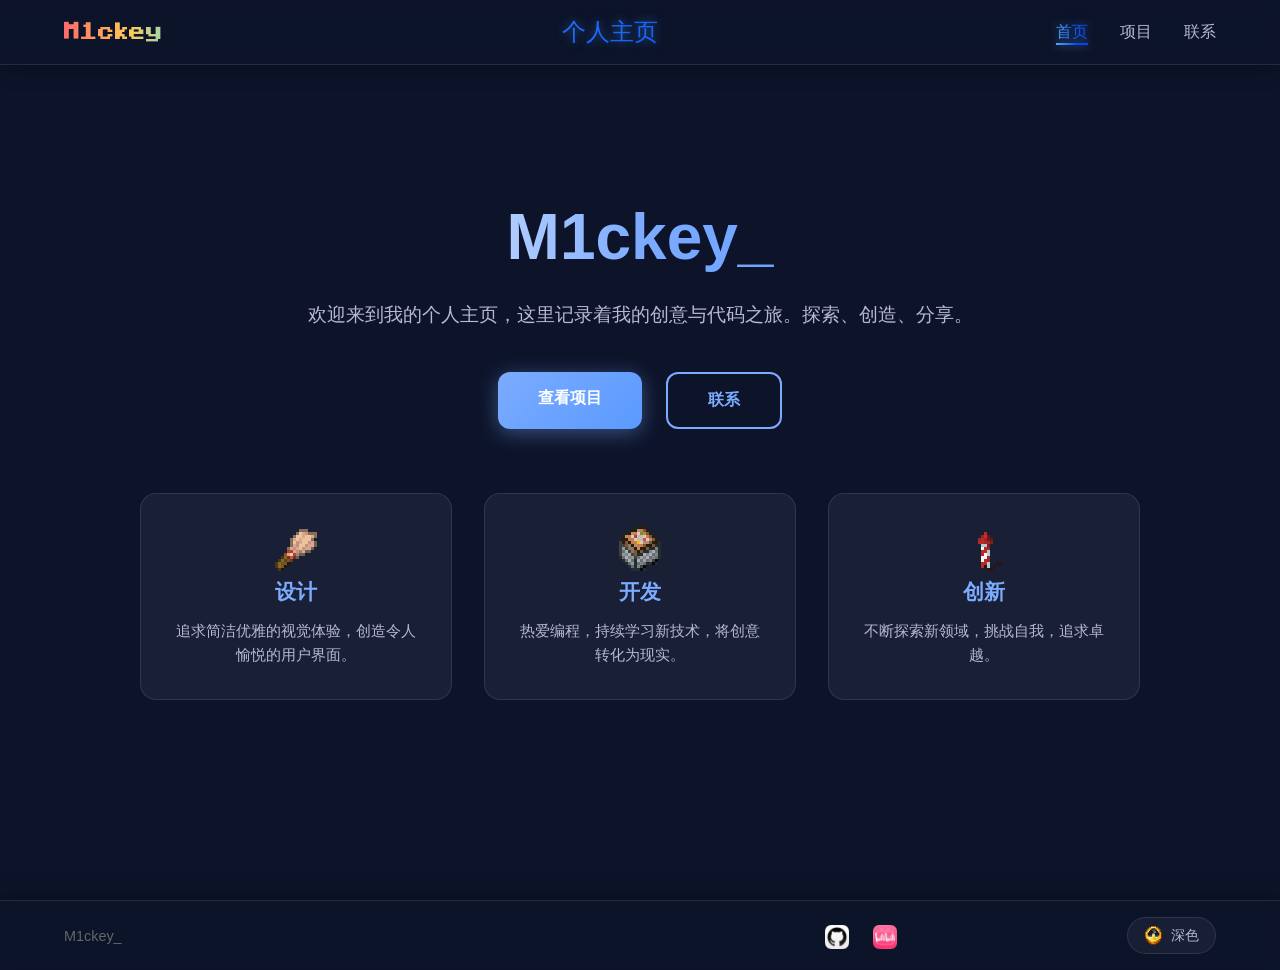
==== index.html @ 8a64a5d3 "release 1.0" ====
<!DOCTYPE html>
<html lang="zh-CN">
<head>
    <meta charset="UTF-8">
    <meta name="viewport" content="width=device-width, initial-scale=1.0">
    <title>主页 - M1ckey</title>
    <style>
        @font-face {
            font-family: 'MinecraftAE';
            src: url('Font/MinecraftAE.ttf') format('truetype');
            font-weight: normal;
            font-style: normal;
        }

        @font-face {
            font-family: 'MinecraftBold';
            src: url('Font/MinecraftBold.otf') format('opentype');
            font-weight: bold;
            font-style: normal;
        }

        /* 主内容区 */
        main {
            min-height: 100vh;
            display: flex;
            flex-direction: column;
            align-items: center;
            justify-content: center;
            padding: 100px 5% 100px;
            text-align: center;
        }

        .hero {
            max-width: 800px;
        }

        .hero h1 {
            font-size: 4rem;
            font-weight: 700;
            margin-bottom: 1.5rem;
            background: linear-gradient(90deg, #fff, #7CABFF, #5a9aff);
            -webkit-background-clip: text;
            -webkit-text-fill-color: transparent;
            background-clip: text;
            animation: glow 3s ease-in-out infinite;
        }

        @keyframes glow {
            0%, 100% { filter: drop-shadow(0 0 20px rgba(124, 171, 255, 0.5)); }
            50% { filter: drop-shadow(0 0 40px rgba(124, 171, 255, 0.8)); }
        }

        .hero p {
            font-size: 1.2rem;
            color: #b8b8d1;
            margin-bottom: 2.5rem;
            line-height: 1.8;
        }

        /* 按钮样式 */
        .btn-group {
            display: flex;
            gap: 1.5rem;
            justify-content: center;
            flex-wrap: wrap;
        }

        .btn {
            padding: 1rem 2.5rem;
            border: none;
            border-radius: 12px;
            font-family: 'MinecraftAE', sans-serif;
            font-size: 1rem;
            font-weight: 600;
            cursor: pointer;
            transition: all 0.3s ease;
            text-decoration: none;
            display: inline-block;
        }

        .btn-primary {
            background: linear-gradient(135deg, #7CABFF, #5a9aff);
            color: white;
            box-shadow: 0 4px 20px rgba(124, 171, 255, 0.4);
        }

        .btn-primary:hover {
            transform: translateY(-3px);
            box-shadow: 0 8px 30px rgba(124, 171, 255, 0.6);
        }

        .btn-secondary {
            background: transparent;
            color: #7CABFF;
            border: 2px solid #7CABFF;
        }

        .btn-secondary:hover {
            background: rgba(124, 171, 255, 0.2);
            transform: translateY(-3px);
        }

        /* 卡片区域 */
        .cards {
            display: grid;
            grid-template-columns: repeat(auto-fit, minmax(280px, 1fr));
            gap: 2rem;
            margin-top: 4rem;
            width: 100%;
            max-width: 1000px;
        }

        .card h3 {
            font-size: 1.3rem;
            margin-bottom: 0.8rem;
        }

        .card p {
            color: var(--text-secondary);
            font-size: 0.95rem;
            line-height: 1.6;
        }

        /* 响应式 */
        @media (max-width: 768px) {
            .hero h1 {
                font-size: 2.5rem;
            }

            .btn-group {
                flex-direction: column;
            }

            .btn {
                width: 100%;
            }
        }
    </style>
    <link rel="stylesheet" href="css/theme.css">
    <link rel="stylesheet" href="css/navbar.css">
    <link rel="stylesheet" href="css/logo.css">
    <link rel="stylesheet" href="css/background.css">
    <link rel="stylesheet" href="css/footer.css">
    <link rel="stylesheet" href="css/tooltip.css">
</head>
<body>
    <script src="js/navbar.js"></script>

    <main id="home">
        <section class="hero">
            <h1>M1ckey_</h1>
            <p>欢迎来到我的个人主页，这里记录着我的创意与代码之旅。探索、创造、分享。</p>
            <div class="btn-group">
                <a href="project.html" class="btn btn-primary">查看项目</a>
                <a href="contactme.html" class="btn btn-secondary">联系</a>
            </div>
        </section>

        <div class="cards" id="about">
            <div class="card">
                <div class="card-icon"><img src="Icon/IndexDesign.png" alt="设计" style="width: 48px; height: 48px; object-fit: contain;"></div>
                <h3>设计</h3>
                <p>追求简洁优雅的视觉体验，创造令人愉悦的用户界面。</p>
            </div>
            <div class="card">
                <div class="card-icon"><img src="Icon/IndexDevelop.png" alt="开发" style="width: 48px; height: 48px; object-fit: contain;"></div>
                <h3>开发</h3>
                <p>热爱编程，持续学习新技术，将创意转化为现实。</p>
            </div>
            <div class="card">
                <div class="card-icon"><img src="Icon/IndexInnovation.png" alt="创新" style="width: 48px; height: 48px; object-fit: contain;"></div>
                <h3>创新</h3>
                <p>不断探索新领域，挑战自我，追求卓越。</p>
            </div>
        </div>
    </main>

    <script src="js/footer.js"></script>
    <script src="js/theme.js"></script>
    <script>
        const tooltip = document.getElementById('tooltip');
        let mouseX = 0;
        let mouseY = 0;

        function updatePosition() {
            let left = mouseX + 15;
            let top = mouseY - tooltip.offsetHeight - 10;

            // 右边界检测
            if (left + tooltip.offsetWidth > window.innerWidth) {
                left = mouseX - tooltip.offsetWidth - 15;
            }

            // 左边界检测
            if (left < 0) {
                left = 10;
            }

            // 上边界检测
            if (top < 0) {
                top = mouseY + 20;
            }

            // 下边界检测
            if (top + tooltip.offsetHeight > window.innerHeight) {
                top = window.innerHeight - tooltip.offsetHeight - 10;
            }

            tooltip.style.left = left + 'px';
            tooltip.style.top = top + 'px';
        }

        document.querySelectorAll('[data-tooltip]').forEach(element => {
            element.addEventListener('mouseenter', (e) => {
                tooltip.textContent = e.target.dataset.tooltip;
                tooltip.classList.add('visible');
                updatePosition();
            });

            element.addEventListener('mouseleave', () => {
                tooltip.classList.remove('visible');
            });

            element.addEventListener('mousemove', (e) => {
                mouseX = e.clientX;
                mouseY = e.clientY;
                updatePosition();
            });
        });
    </script>
</body>
</html>
---- css/theme.css ----
/* 重置 */
* {
    margin: 0;
    padding: 0;
    box-sizing: border-box;
}

/* 深色主题变量 */
:root {
    --bg-primary: #0D142A;
    --bg-secondary: rgba(13, 20, 42, 0.9);
    --bg-card: rgba(255, 255, 255, 0.05);
    --bg-card-hover: rgba(255, 255, 255, 0.08);
    --text-primary: #ffffff;
    --text-secondary: #b8b8d1;
    --text-muted: #666;
    --border-color: rgba(255, 255, 255, 0.1);
    --accent: #7CABFF;
    --accent-hover: #5a9aff;
    --shadow: rgba(0, 0, 0, 0.3);
}

/* 浅色主题变量 */
[data-theme="light"] {
    --bg-primary: #F5F5F7;
    --bg-secondary: #F5F5F7;
    --bg-card: rgb(255, 255, 255);
    --bg-card-hover: rgb(255, 255, 255);
    --text-primary: #1a1a2e;
    --text-secondary: #4a4a6a;
    --text-muted: #888;
    --border-color: rgba(0, 0, 0, 0.1);
    --accent: #4a90d9;
    --accent-hover: #3a7bc8;
    --shadow: rgba(0, 0, 0, 0.1);
}

/* 主题切换按钮 */
.theme-toggle {
    display: flex;
    align-items: center;
    gap: 0.5rem;
    padding: 0.5rem 1rem;
    background: var(--bg-card);
    border: 1px solid var(--border-color);
    border-radius: 25px;
    cursor: pointer;
    transition: all 0.3s ease;
    color: var(--text-secondary);
    font-size: 0.9rem;
}

.theme-toggle:hover {
    background: var(--bg-card-hover);
    border-color: var(--accent);
}

.theme-toggle-icon {
    width: 1.2rem;
    height: 1.2rem;
    object-fit: contain;
}
---- css/navbar.css ----
/* 导航栏 */
nav {
    position: fixed;
    top: 0;
    width: 100%;
    padding: 1rem 5%;
    display: flex;
    justify-content: space-between;
    align-items: center;
    background: var(--bg-secondary);
    backdrop-filter: blur(10px);
    z-index: 1000;
    border-bottom: 1px solid var(--border-color);
    box-shadow: 0 4px 20px var(--shadow);
    transition: background 0.3s ease, border-color 0.3s ease;
}

.nav-intro {
    text-align: center;
    flex: 1;
}

.page-title {
    font-size: 1.5rem;
    font-weight: 500;
    margin: 0;
    background: linear-gradient(90deg, #52a6ff, #0048ff, #0048ff, #52a6ff);
    background-size: 200%;
    -webkit-background-clip: text;
    -webkit-text-fill-color: transparent;
    background-clip: text;
    text-shadow: 0 0 10px rgba(82, 166, 255, 0.5);
    animation: textGradient 5s ease-in-out infinite;
}

.nav-links {
    display: flex;
    gap: 2rem;
    list-style: none;
}

.nav-links a {
    color: var(--text-secondary);
    text-decoration: none;
    font-weight: 500;
    transition: all 0.3s ease;
    position: relative;
}

.nav-links a.active {
    background: linear-gradient(90deg, #52a6ff, #0048ff, #0048ff, #52a6ff);
    background-size: 200%;
    -webkit-background-clip: text;
    -webkit-text-fill-color: transparent;
    background-clip: text;
    text-shadow: 0 0 10px rgba(82, 166, 255, 0.5);
    animation: textGradient 2s ease-in-out infinite;
}

.nav-links a:hover {
    background: linear-gradient(90deg, #84bfff, var(--text-primary), var(--text-primary), #84bfff) !important;
    background-size: 200% !important;
    -webkit-background-clip: text !important;
    -webkit-text-fill-color: transparent !important;
    background-clip: text !important;
    text-shadow: 0 0 10px rgba(132, 191, 255, 0.5) !important;
    animation: hoverGradient 2s ease-in-out infinite !important;
}

@keyframes hoverGradient {
    0% { background-position: 0%; }
    100% { background-position: 200%; }
}

@keyframes textGradient {
    0% { background-position: 0%; }
    100% { background-position: 200%; }
}

@keyframes titleGradient {
    0% { background-position: 100% 0; }
    100% { background-position: -100% 0; }
}

.nav-links a::after {
    content: '';
    position: absolute;
    bottom: -5px;
    left: 0;
    width: 0;
    height: 2px;
    background: linear-gradient(90deg, #84bfff, var(--text-primary), var(--text-primary), #84bfff);
    background-size: 200%;
    box-shadow: 0 0 8px rgba(132, 191, 255, 0.6);
    transition: width 0.3s ease;
}

.nav-links a.active::after {
    background: linear-gradient(90deg, #52a6ff, #0048ff, #0048ff, #52a6ff);
    background-size: 200%;
}

.nav-links a:hover::after {
    background: linear-gradient(90deg, #84bfff, var(--text-primary), var(--text-primary), #84bfff) !important;
    background-size: 200% !important;
    animation: lineGradient 2s ease-in-out infinite !important;
}

.nav-links a:hover::after,
.nav-links a.active::after {
    width: 100%;
    animation: lineGradient 2s ease-in-out infinite;
}

@keyframes lineGradient {
    0% { background-position: 0%; }
    100% { background-position: 200%; }
}

/* 响应式 */
@media (max-width: 768px) {
    .nav-links {
        display: none;
    }
}
---- css/logo.css ----
/* Logo */
.logo {
    font-family: 'MinecraftBold', sans-serif;
    font-size: 1.5rem;
    font-weight: 700;
    background: linear-gradient(90deg, #ff6b6b, #feca57, #48dbfb, #ff9ff3, #54a0ff, #5f27cd, #ff6b6b);
    background-size: 400% 100%;
    -webkit-background-clip: text;
    -webkit-text-fill-color: transparent;
    background-clip: text;
    text-decoration: none;
    animation: logoGradient 5s linear infinite;
}

@keyframes logoGradient {
    0% { background-position: 0% 50%; }
    100% { background-position: 400% 50%; }
}
---- css/background.css ----
/* 背景 */
body {
    font-family: 'MinecraftAE', sans-serif;
    min-height: 100vh;
    background: linear-gradient(135deg, var(--bg-primary) 0%, var(--bg-primary) 50%, var(--bg-primary) 100%);
    color: var(--text-primary);
    overflow-x: hidden;
    transition: background 0.3s ease, color 0.3s ease;
}

/* 通用卡片样式 */
.card,
.project-card,
.contact-card,
.project-description,
.resourcepack-card {
    background: var(--bg-card);
    border-radius: 16px;
    padding: 2rem;
    border: 1px solid var(--border-color);
    transition: all 0.3s ease;
}

.card:hover,
.project-card:hover,
.contact-card:hover,
.project-description:hover,
.resourcepack-card:hover {
    background: var(--bg-card-hover);
    border-color: var(--accent);
    box-shadow: 0 20px 40px var(--shadow);
    transform: translateY(-10px);
}

/* 卡片渐变边框效果 */
.card,
.project-card,
.project-description,
.resourcepack-card {
    position: relative;
}

.card::before,
.project-card::before,
.project-description::before,
.resourcepack-card::before {
    content: '';
    position: absolute;
    inset: 0;
    border-radius: 16px;
    padding: 1px;
    background: linear-gradient(90deg, transparent, transparent);
    -webkit-mask: linear-gradient(#fff 0 0) content-box, linear-gradient(#fff 0 0);
    mask: linear-gradient(#fff 0 0) content-box, linear-gradient(#fff 0 0);
    -webkit-mask-composite: xor;
    mask-composite: exclude;
    pointer-events: none;
    transition: all 0.3s ease;
}

.card:hover::before,
.project-card:hover::before,
.project-description:hover::before,
.resourcepack-card:hover::before {
    background: linear-gradient(90deg, #52a6ff, #0048ff, #52a6ff);
    background-size: 300%;
    animation: borderGradient 3s linear infinite;
}

@keyframes borderGradient {
    0% { background-position: 100% 0; }
    100% { background-position: -100% 0; }
}

/* 卡片标题渐变效果 */
.card h3,
.project-card h3,
.project-description h3,
.resourcepack-card h3 {
    color: #7CABFF;
    transition: all 0.3s ease;
}

.card:hover h3,
.project-card:hover h3,
.project-description:hover h3,
.resourcepack-card:hover h3 {
    background: linear-gradient(90deg, #52a6ff, #0048ff, #52a6ff);
    background-size: 300%;
    -webkit-background-clip: text;
    -webkit-text-fill-color: transparent;
    background-clip: text;
    animation: cardTitleGradient 3s linear infinite;
}

@keyframes cardTitleGradient {
    0% { background-position: 100% 0; }
    100% { background-position: -100% 0; }
}
---- css/footer.css ----
/* 页脚 */
footer {
    position: relative;
    width: 100%;
    padding: 1rem 5%;
    text-align: center;
    border-top: 1px solid var(--border-color);
    background: var(--bg-secondary);
    backdrop-filter: blur(10px);
    box-shadow: 0 -4px 20px var(--shadow);
    z-index: 1000;
    transition: background 0.3s ease, border-color 0.3s ease;
}

.footer-content {
    display: flex;
    justify-content: space-between;
    align-items: center;
    max-width: 1200px;
    margin: 0 auto;
}

.social-links {
    display: flex;
    justify-content: center;
    gap: 1.5rem;
    flex: 1;
}

.social-links a {
    color: var(--text-secondary);
    font-size: 1.5rem;
    transition: all 0.3s ease;
}

.social-links a:hover {
    color: var(--accent);
    transform: translateY(-3px);
}

footer p {
    color: var(--text-muted);
    font-size: 0.9rem;
    flex: 1;
    text-align: left;
}
---- css/tooltip.css ----
/* 悬停框 */
.tooltip {
    position: fixed;
    padding: 0.8rem 1.2rem;
    background: rgba(10, 0, 25, 0.9);
    color: #fff;
    font-size: 0.85rem;
    border-radius: 10px;
    pointer-events: none;
    opacity: 0;
    transition: none;
    z-index: 10000;
    max-width: 280px;
    box-shadow: 0 0 0 2px #000, 0 8px 32px rgba(0, 0, 0, 0.4);
}

.tooltip.visible {
    opacity: 1;
}

.tooltip::before {
    content: '';
    position: absolute;
    top: 0;
    left: 0;
    right: 0;
    bottom: 0;
    border-radius: 10px;
    padding: 2px;
    background: linear-gradient(90deg, #0D1A45, #1A2D5E, #0D1A45);
    background-size: 200% 100%;
    animation: tooltipBorder 2s ease-in-out infinite;
    -webkit-mask: linear-gradient(#fff 0 0) content-box, linear-gradient(#fff 0 0);
    mask: linear-gradient(#fff 0 0) content-box, linear-gradient(#fff 0 0);
    -webkit-mask-composite: xor;
    mask-composite: exclude;
}

@keyframes tooltipBorder {
    0% { background-position: 0% 0%; }
    100% { background-position: 200% 0%; }
}
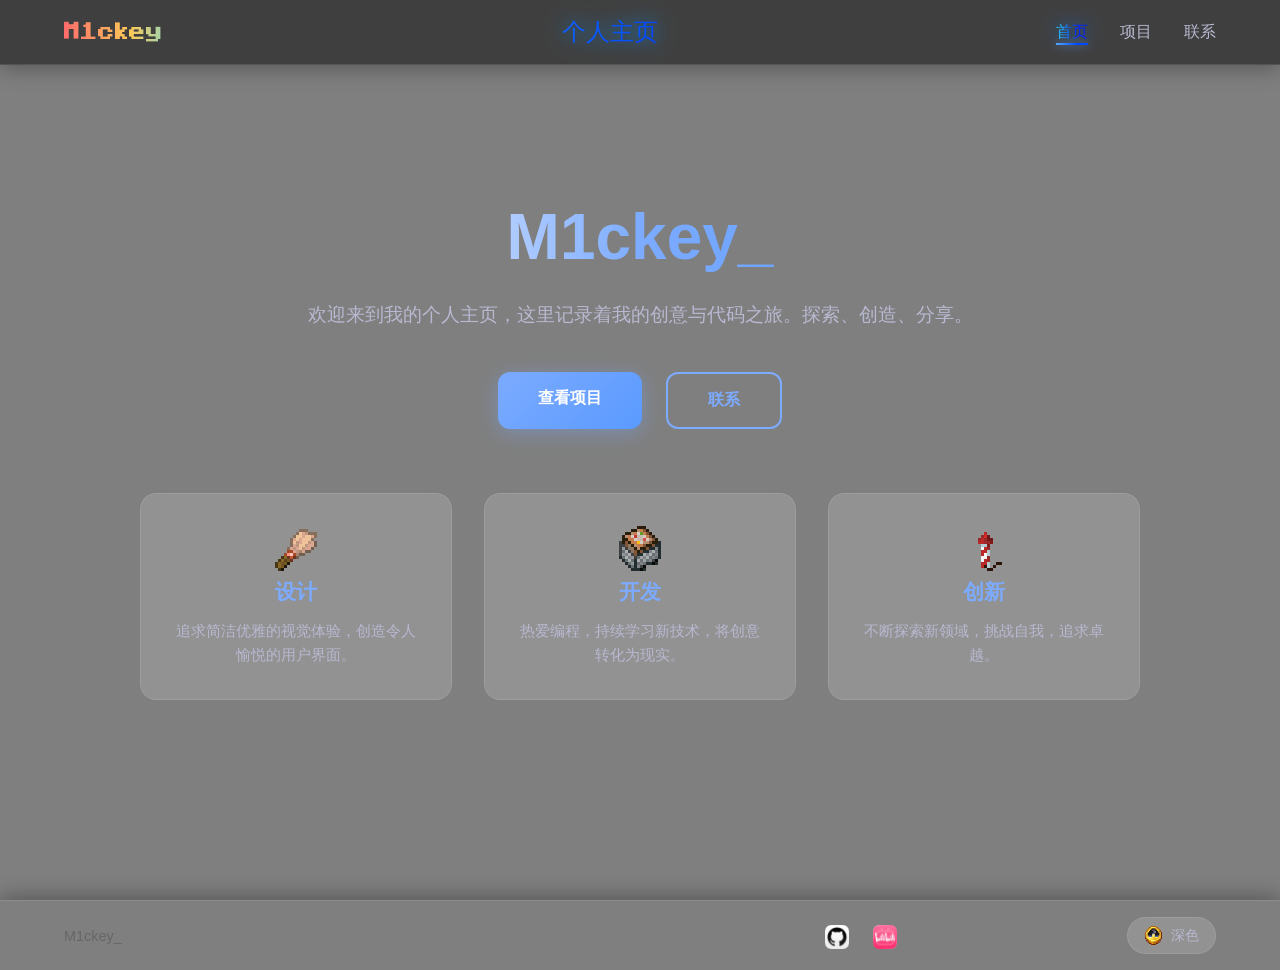
==== commit 78bb16b4: "release 1.1" ====
--- a/index.html
+++ b/index.html
@@ -144,6 +144,8 @@
     <link rel="stylesheet" href="css/tooltip.css">
 </head>
 <body>
+    <video id="videoBg" class="video-bg" autoplay muted loop playsinline></video>
+    <div class="video-overlay"></div>
     <script src="js/navbar.js"></script>
 
     <main id="home">
--- a/css/theme.css
+++ b/css/theme.css
@@ -8,9 +8,10 @@
 /* 深色主题变量 */
 :root {
     --bg-primary: #0D142A;
-    --bg-secondary: rgba(13, 20, 42, 0.9);
-    --bg-card: rgba(255, 255, 255, 0.05);
-    --bg-card-hover: rgba(255, 255, 255, 0.08);
+    --bg-secondary: rgba(0, 0, 0, 0.9);
+    --bg-header: rgba(0, 0, 0, 0.5);
+    --bg-card: rgba(255, 255, 255, 0.15);
+    --bg-card-hover: rgba(255, 255, 255, 0.15);
     --text-primary: #ffffff;
     --text-secondary: #b8b8d1;
     --text-muted: #666;
@@ -18,14 +19,16 @@
     --accent: #7CABFF;
     --accent-hover: #5a9aff;
     --shadow: rgba(0, 0, 0, 0.3);
+    --overlay-color: rgba(0, 0, 0, 0.5);
 }
 
 /* 浅色主题变量 */
 [data-theme="light"] {
-    --bg-primary: #F5F5F7;
-    --bg-secondary: #F5F5F7;
-    --bg-card: rgb(255, 255, 255);
-    --bg-card-hover: rgb(255, 255, 255);
+    --bg-primary: rgba(255, 255, 255, 0.9);
+    --bg-secondary: rgba(255, 255, 255, 0.5);
+    --bg-header: rgba(245, 245, 247, 0.5);
+    --bg-card: rgba(255, 255, 255, 0.1);
+    --bg-card-hover: rgba(0, 0, 0, 0.3);
     --text-primary: #1a1a2e;
     --text-secondary: #4a4a6a;
     --text-muted: #888;
@@ -33,6 +36,7 @@
     --accent: #4a90d9;
     --accent-hover: #3a7bc8;
     --shadow: rgba(0, 0, 0, 0.1);
+    --overlay-color: rgba(150, 150, 150, 0.5);
 }
 
 /* 主题切换按钮 */
--- a/css/navbar.css
+++ b/css/navbar.css
@@ -7,7 +7,7 @@
     display: flex;
     justify-content: space-between;
     align-items: center;
-    background: var(--bg-secondary);
+    background: var(--bg-header);
     backdrop-filter: blur(10px);
     z-index: 1000;
     border-bottom: 1px solid var(--border-color);
@@ -24,13 +24,13 @@
     font-size: 1.5rem;
     font-weight: 500;
     margin: 0;
-    background: linear-gradient(90deg, #52a6ff, #0048ff, #0048ff, #52a6ff);
+    background: linear-gradient(90deg, #30ddff, #001aff, #001aff, #30ddff);
     background-size: 200%;
     -webkit-background-clip: text;
     -webkit-text-fill-color: transparent;
     background-clip: text;
-    text-shadow: 0 0 10px rgba(82, 166, 255, 0.5);
-    animation: textGradient 5s ease-in-out infinite;
+    text-shadow: 0 0 20px rgba(0, 150, 255, 1);
+    animation: titleGradient 2s linear infinite;
 }
 
 .nav-links {
@@ -48,12 +48,12 @@
 }
 
 .nav-links a.active {
-    background: linear-gradient(90deg, #52a6ff, #0048ff, #0048ff, #52a6ff);
+    background: linear-gradient(90deg, #30ddff, #001aff, #001aff, #30ddff);
     background-size: 200%;
     -webkit-background-clip: text;
     -webkit-text-fill-color: transparent;
     background-clip: text;
-    text-shadow: 0 0 10px rgba(82, 166, 255, 0.5);
+    text-shadow: 0 0 20px rgba(0, 123, 255, 1);
     animation: textGradient 2s ease-in-out infinite;
 }
 
@@ -63,7 +63,7 @@
     -webkit-background-clip: text !important;
     -webkit-text-fill-color: transparent !important;
     background-clip: text !important;
-    text-shadow: 0 0 10px rgba(132, 191, 255, 0.5) !important;
+    text-shadow: 0 0 10px rgba(132, 191, 255, 1) !important;
     animation: hoverGradient 2s ease-in-out infinite !important;
 }
 
@@ -78,8 +78,8 @@
 }
 
 @keyframes titleGradient {
-    0% { background-position: 100% 0; }
-    100% { background-position: -100% 0; }
+    0% { background-position: 0% 0; }
+    100% { background-position: 200% 0; }
 }
 
 .nav-links a::after {
--- a/css/background.css
+++ b/css/background.css
@@ -1,11 +1,35 @@
+/* 视频背景 */
+.video-bg {
+    position: fixed;
+    top: 0;
+    left: 0;
+    width: 100%;
+    height: 100%;
+    object-fit: cover;
+    z-index: -1;
+    opacity: 1;
+}
+
+.video-overlay {
+    position: fixed;
+    top: 0;
+    left: 0;
+    width: 100%;
+    height: 100%;
+    background: var(--overlay-color);
+    backdrop-filter: blur(3px);
+    -webkit-backdrop-filter: blur(3px);
+    z-index: -1;
+    transition: background 1s ease;
+}
+
 /* 背景 */
 body {
     font-family: 'MinecraftAE', sans-serif;
     min-height: 100vh;
-    background: linear-gradient(135deg, var(--bg-primary) 0%, var(--bg-primary) 50%, var(--bg-primary) 100%);
     color: var(--text-primary);
     overflow-x: hidden;
-    transition: background 0.3s ease, color 0.3s ease;
+    transition: color 1s ease;
 }
 
 /* 通用卡片样式 */
@@ -18,7 +42,9 @@
     border-radius: 16px;
     padding: 2rem;
     border: 1px solid var(--border-color);
-    transition: all 0.3s ease;
+    backdrop-filter: blur(10px);
+    -webkit-backdrop-filter: blur(10px);
+    transition: all 0.5s ease;
 }
 
 .card:hover,
@@ -48,28 +74,29 @@
     position: absolute;
     inset: 0;
     border-radius: 16px;
-    padding: 1px;
+    padding: 2px;
     background: linear-gradient(90deg, transparent, transparent);
     -webkit-mask: linear-gradient(#fff 0 0) content-box, linear-gradient(#fff 0 0);
     mask: linear-gradient(#fff 0 0) content-box, linear-gradient(#fff 0 0);
     -webkit-mask-composite: xor;
     mask-composite: exclude;
     pointer-events: none;
-    transition: all 0.3s ease;
+    transition: all 0.5s ease;
 }
 
 .card:hover::before,
 .project-card:hover::before,
 .project-description:hover::before,
 .resourcepack-card:hover::before {
-    background: linear-gradient(90deg, #52a6ff, #0048ff, #52a6ff);
-    background-size: 300%;
-    animation: borderGradient 3s linear infinite;
+    background: linear-gradient(90deg, #30ddff, #001aff, #001aff, #30ddff);
+    background-size: 200%;
+    animation: borderGradient 2s linear infinite;
+    box-shadow: 0 0 20px rgba(0, 150, 255, 1);
 }
 
 @keyframes borderGradient {
-    0% { background-position: 100% 0; }
-    100% { background-position: -100% 0; }
+    0% { background-position: 0%; }
+    100% { background-position: 200%; }
 }
 
 /* 卡片标题渐变效果 */
@@ -78,22 +105,23 @@
 .project-description h3,
 .resourcepack-card h3 {
     color: #7CABFF;
-    transition: all 0.3s ease;
+    transition: all 0.5s ease;
 }
 
 .card:hover h3,
 .project-card:hover h3,
 .project-description:hover h3,
 .resourcepack-card:hover h3 {
-    background: linear-gradient(90deg, #52a6ff, #0048ff, #52a6ff);
-    background-size: 300%;
+    background: linear-gradient(90deg, #30ddff, #001aff, #001aff, #30ddff);
+    background-size: 200%;
     -webkit-background-clip: text;
     -webkit-text-fill-color: transparent;
     background-clip: text;
-    animation: cardTitleGradient 3s linear infinite;
+    text-shadow: 0 0 20px rgba(0, 150, 255, 1);
+    animation: cardTitleGradient 2s linear infinite;
 }
 
 @keyframes cardTitleGradient {
-    0% { background-position: 100% 0; }
-    100% { background-position: -100% 0; }
+    0% { background-position: 0% 0; }
+    100% { background-position: 200% 0; }
 }
--- a/css/footer.css
+++ b/css/footer.css
@@ -5,7 +5,7 @@
     padding: 1rem 5%;
     text-align: center;
     border-top: 1px solid var(--border-color);
-    background: var(--bg-secondary);
+    background: var(--bg-header);
     backdrop-filter: blur(10px);
     box-shadow: 0 -4px 20px var(--shadow);
     z-index: 1000;
--- a/css/tooltip.css
+++ b/css/tooltip.css
@@ -11,7 +11,7 @@
     transition: none;
     z-index: 10000;
     max-width: 280px;
-    box-shadow: 0 0 0 2px #000, 0 8px 32px rgba(0, 0, 0, 0.4);
+    box-shadow: 0 0 0 2px #000000, 0 0 20px #000000;
 }
 
 .tooltip.visible {
@@ -27,7 +27,7 @@
     bottom: 0;
     border-radius: 10px;
     padding: 2px;
-    background: linear-gradient(90deg, #0D1A45, #1A2D5E, #0D1A45);
+    background: linear-gradient(90deg,  #1a3475, #0D1A45, #0D1A45, #1a3475);
     background-size: 200% 100%;
     animation: tooltipBorder 2s ease-in-out infinite;
     -webkit-mask: linear-gradient(#fff 0 0) content-box, linear-gradient(#fff 0 0);
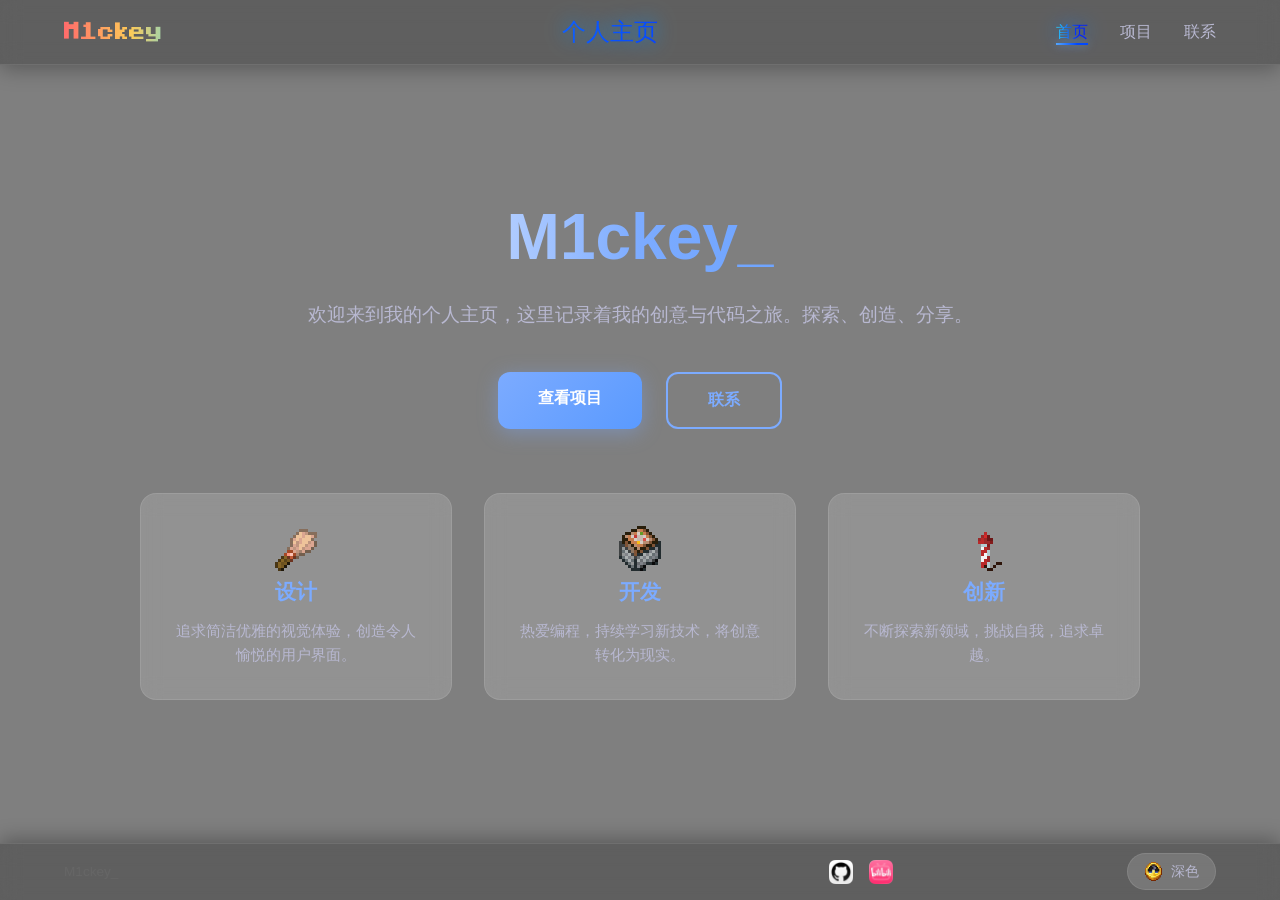
==== commit 021f9a08: "release 1.2" ====
--- a/index.html
+++ b/index.html
@@ -5,20 +5,6 @@
     <meta name="viewport" content="width=device-width, initial-scale=1.0">
     <title>主页 - M1ckey</title>
     <style>
-        @font-face {
-            font-family: 'MinecraftAE';
-            src: url('Font/MinecraftAE.ttf') format('truetype');
-            font-weight: normal;
-            font-style: normal;
-        }
-
-        @font-face {
-            font-family: 'MinecraftBold';
-            src: url('Font/MinecraftBold.otf') format('opentype');
-            font-weight: bold;
-            font-style: normal;
-        }
-
         /* 主内容区 */
         main {
             min-height: 100vh;
@@ -121,6 +107,12 @@
             line-height: 1.6;
         }
 
+        .card-icon img {
+            width: 48px;
+            height: 48px;
+            object-fit: contain;
+        }
+
         /* 响应式 */
         @media (max-width: 768px) {
             .hero h1 {
@@ -136,10 +128,12 @@
             }
         }
     </style>
+    <link rel="stylesheet" href="css/font.css">
     <link rel="stylesheet" href="css/theme.css">
     <link rel="stylesheet" href="css/navbar.css">
     <link rel="stylesheet" href="css/logo.css">
     <link rel="stylesheet" href="css/background.css">
+    <link rel="stylesheet" href="css/card.css">
     <link rel="stylesheet" href="css/footer.css">
     <link rel="stylesheet" href="css/tooltip.css">
 </head>
@@ -160,17 +154,17 @@
 
         <div class="cards" id="about">
             <div class="card">
-                <div class="card-icon"><img src="Icon/IndexDesign.png" alt="设计" style="width: 48px; height: 48px; object-fit: contain;"></div>
+                <div class="card-icon"><img src="Icon/IndexDesign.png" alt="设计"></div>
                 <h3>设计</h3>
                 <p>追求简洁优雅的视觉体验，创造令人愉悦的用户界面。</p>
             </div>
             <div class="card">
-                <div class="card-icon"><img src="Icon/IndexDevelop.png" alt="开发" style="width: 48px; height: 48px; object-fit: contain;"></div>
+                <div class="card-icon"><img src="Icon/IndexDevelop.png" alt="开发"></div>
                 <h3>开发</h3>
                 <p>热爱编程，持续学习新技术，将创意转化为现实。</p>
             </div>
             <div class="card">
-                <div class="card-icon"><img src="Icon/IndexInnovation.png" alt="创新" style="width: 48px; height: 48px; object-fit: contain;"></div>
+                <div class="card-icon"><img src="Icon/IndexInnovation.png" alt="创新"></div>
                 <h3>创新</h3>
                 <p>不断探索新领域，挑战自我，追求卓越。</p>
             </div>
@@ -188,22 +182,15 @@
             let left = mouseX + 15;
             let top = mouseY - tooltip.offsetHeight - 10;
 
-            // 右边界检测
             if (left + tooltip.offsetWidth > window.innerWidth) {
                 left = mouseX - tooltip.offsetWidth - 15;
             }
-
-            // 左边界检测
             if (left < 0) {
                 left = 10;
             }
-
-            // 上边界检测
             if (top < 0) {
                 top = mouseY + 20;
             }
-
-            // 下边界检测
             if (top + tooltip.offsetHeight > window.innerHeight) {
                 top = window.innerHeight - tooltip.offsetHeight - 10;
             }
--- a/css/font.css
+++ b/css/font.css
@@ -0,0 +1,13 @@
+@font-face {
+    font-family: 'MinecraftAE';
+    src: url('../Font/MinecraftAE.ttf') format('truetype');
+    font-weight: normal;
+    font-style: normal;
+}
+
+@font-face {
+    font-family: 'MinecraftBold';
+    src: url('../Font/MinecraftBold.otf') format('opentype');
+    font-weight: bold;
+    font-style: normal;
+}
--- a/css/theme.css
+++ b/css/theme.css
@@ -10,9 +10,13 @@
     --bg-primary: #0D142A;
     --bg-secondary: rgba(0, 0, 0, 0.9);
     --bg-header: rgba(0, 0, 0, 0.5);
+    --bg-navbar: rgba(0, 0, 0, 0.25);
+    --bg-footer: rgba(0, 0, 0, 0.25);
     --bg-card: rgba(255, 255, 255, 0.15);
-    --bg-card-hover: rgba(255, 255, 255, 0.15);
-    --text-primary: #ffffff;
+    --bg-card-hover: rgba(0, 0, 0, 0.15);
+    --sidebar-hover-bg: rgba(255, 255, 255, 0.15);
+    --sidebar-hover-text: var(--text-secondary);
+    --text-primary: #000000;
     --text-secondary: #b8b8d1;
     --text-muted: #666;
     --border-color: rgba(255, 255, 255, 0.1);
@@ -27,8 +31,12 @@
     --bg-primary: rgba(255, 255, 255, 0.9);
     --bg-secondary: rgba(255, 255, 255, 0.5);
     --bg-header: rgba(245, 245, 247, 0.5);
+    --bg-navbar: rgba(245, 245, 247, 0.25);
+    --bg-footer: rgba(245, 245, 247, 0.25);
     --bg-card: rgba(255, 255, 255, 0.1);
-    --bg-card-hover: rgba(0, 0, 0, 0.3);
+    --bg-card-hover: rgba(255, 255, 255, 0.3);
+    --sidebar-hover-bg: rgba(0, 0, 0, 0.1);
+    --sidebar-hover-text: var(--text-primary);
     --text-primary: #1a1a2e;
     --text-secondary: #4a4a6a;
     --text-muted: #888;
@@ -52,6 +60,7 @@
     transition: all 0.3s ease;
     color: var(--text-secondary);
     font-size: 0.9rem;
+    font-family: 'MinecraftAE', sans-serif;
 }
 
 .theme-toggle:hover {
--- a/css/navbar.css
+++ b/css/navbar.css
@@ -7,7 +7,7 @@
     display: flex;
     justify-content: space-between;
     align-items: center;
-    background: var(--bg-header);
+    background: var(--bg-navbar);
     backdrop-filter: blur(10px);
     z-index: 1000;
     border-bottom: 1px solid var(--border-color);
@@ -58,7 +58,7 @@
 }
 
 .nav-links a:hover {
-    background: linear-gradient(90deg, #84bfff, var(--text-primary), var(--text-primary), #84bfff) !important;
+    background: linear-gradient(90deg, #30ddff, #001aff, #001aff, #30ddff) !important;
     background-size: 200% !important;
     -webkit-background-clip: text !important;
     -webkit-text-fill-color: transparent !important;
@@ -89,7 +89,7 @@
     left: 0;
     width: 0;
     height: 2px;
-    background: linear-gradient(90deg, #84bfff, var(--text-primary), var(--text-primary), #84bfff);
+    background: linear-gradient(90deg, #30ddff, #001aff, #001aff, #30ddff);
     background-size: 200%;
     box-shadow: 0 0 8px rgba(132, 191, 255, 0.6);
     transition: width 0.3s ease;
@@ -101,7 +101,7 @@
 }
 
 .nav-links a:hover::after {
-    background: linear-gradient(90deg, #84bfff, var(--text-primary), var(--text-primary), #84bfff) !important;
+    background: linear-gradient(90deg, #30ddff, #001aff, #001aff, #30ddff) !important;
     background-size: 200% !important;
     animation: lineGradient 2s ease-in-out infinite !important;
 }
--- a/css/background.css
+++ b/css/background.css
@@ -1,4 +1,5 @@
-/* 视频背景 */
+/* ==================== 视频背景 ==================== */
+
 .video-bg {
     position: fixed;
     top: 0;
@@ -23,7 +24,8 @@
     transition: background 1s ease;
 }
 
-/* 背景 */
+/* ==================== 主体背景 ==================== */
+
 body {
     font-family: 'MinecraftAE', sans-serif;
     min-height: 100vh;
@@ -31,97 +33,3 @@
     overflow-x: hidden;
     transition: color 1s ease;
 }
-
-/* 通用卡片样式 */
-.card,
-.project-card,
-.contact-card,
-.project-description,
-.resourcepack-card {
-    background: var(--bg-card);
-    border-radius: 16px;
-    padding: 2rem;
-    border: 1px solid var(--border-color);
-    backdrop-filter: blur(10px);
-    -webkit-backdrop-filter: blur(10px);
-    transition: all 0.5s ease;
-}
-
-.card:hover,
-.project-card:hover,
-.contact-card:hover,
-.project-description:hover,
-.resourcepack-card:hover {
-    background: var(--bg-card-hover);
-    border-color: var(--accent);
-    box-shadow: 0 20px 40px var(--shadow);
-    transform: translateY(-10px);
-}
-
-/* 卡片渐变边框效果 */
-.card,
-.project-card,
-.project-description,
-.resourcepack-card {
-    position: relative;
-}
-
-.card::before,
-.project-card::before,
-.project-description::before,
-.resourcepack-card::before {
-    content: '';
-    position: absolute;
-    inset: 0;
-    border-radius: 16px;
-    padding: 2px;
-    background: linear-gradient(90deg, transparent, transparent);
-    -webkit-mask: linear-gradient(#fff 0 0) content-box, linear-gradient(#fff 0 0);
-    mask: linear-gradient(#fff 0 0) content-box, linear-gradient(#fff 0 0);
-    -webkit-mask-composite: xor;
-    mask-composite: exclude;
-    pointer-events: none;
-    transition: all 0.5s ease;
-}
-
-.card:hover::before,
-.project-card:hover::before,
-.project-description:hover::before,
-.resourcepack-card:hover::before {
-    background: linear-gradient(90deg, #30ddff, #001aff, #001aff, #30ddff);
-    background-size: 200%;
-    animation: borderGradient 2s linear infinite;
-    box-shadow: 0 0 20px rgba(0, 150, 255, 1);
-}
-
-@keyframes borderGradient {
-    0% { background-position: 0%; }
-    100% { background-position: 200%; }
-}
-
-/* 卡片标题渐变效果 */
-.card h3,
-.project-card h3,
-.project-description h3,
-.resourcepack-card h3 {
-    color: #7CABFF;
-    transition: all 0.5s ease;
-}
-
-.card:hover h3,
-.project-card:hover h3,
-.project-description:hover h3,
-.resourcepack-card:hover h3 {
-    background: linear-gradient(90deg, #30ddff, #001aff, #001aff, #30ddff);
-    background-size: 200%;
-    -webkit-background-clip: text;
-    -webkit-text-fill-color: transparent;
-    background-clip: text;
-    text-shadow: 0 0 20px rgba(0, 150, 255, 1);
-    animation: cardTitleGradient 2s linear infinite;
-}
-
-@keyframes cardTitleGradient {
-    0% { background-position: 0% 0; }
-    100% { background-position: 200% 0; }
-}
--- a/css/card.css
+++ b/css/card.css
@@ -0,0 +1,277 @@
+/* ==================== 通用卡片样式 ==================== */
+
+.card,
+.project-card,
+.contact-card,
+.project-description,
+.resourcepack-card {
+    background: var(--bg-card);
+    border-radius: 16px;
+    padding: 2rem;
+    border: 1px solid var(--border-color);
+    backdrop-filter: blur(10px);
+    -webkit-backdrop-filter: blur(10px);
+    transition: all 0.5s ease;
+}
+
+.card:hover,
+.project-card:hover,
+.contact-card:hover,
+.project-description:hover,
+.resourcepack-card:hover {
+    background: var(--bg-card-hover);
+    border-color: var(--accent);
+    box-shadow: 0 20px 40px var(--shadow);
+    transform: translateY(-10px);
+}
+
+/* 卡片渐变边框效果 */
+.card,
+.project-card,
+.contact-card,
+.project-description,
+.resourcepack-card {
+    position: relative;
+}
+
+.card::before,
+.project-card::before,
+.contact-card::before,
+.project-description::before,
+.resourcepack-card::before {
+    content: '';
+    position: absolute;
+    inset: 0;
+    border-radius: 16px;
+    padding: 2px;
+    background: linear-gradient(90deg, transparent, transparent);
+    -webkit-mask: linear-gradient(#fff 0 0) content-box, linear-gradient(#fff 0 0);
+    mask: linear-gradient(#fff 0 0) content-box, linear-gradient(#fff 0 0);
+    -webkit-mask-composite: xor;
+    mask-composite: exclude;
+    pointer-events: none;
+    transition: all 0.5s ease;
+}
+
+.card:hover::before,
+.project-card:hover::before,
+.contact-card:hover::before,
+.project-description:hover::before,
+.resourcepack-card:hover::before {
+    background: linear-gradient(90deg, #30ddff, #001aff, #001aff, #30ddff);
+    background-size: 200%;
+    animation: borderGradient 2s linear infinite;
+    box-shadow: 0 0 30px rgba(0, 150, 255, 1),
+                0 0 60px rgba(0, 150, 255, 0.5),
+                0 0 90px rgba(0, 150, 255, 0.3);
+}
+
+/* 卡片标题渐变效果 */
+.card h3,
+.project-card h3,
+.contact-card h3,
+.project-description h3,
+.resourcepack-card h3 {
+    color: #7CABFF;
+    transition: all 0.5s ease;
+}
+
+.card:hover h3,
+.project-card:hover h3,
+.contact-card:hover h3,
+.project-description:hover h3,
+.resourcepack-card:hover h3 {
+    background: linear-gradient(90deg, #30ddff, #001aff, #001aff, #30ddff);
+    background-size: 200%;
+    -webkit-background-clip: text;
+    -webkit-text-fill-color: transparent;
+    background-clip: text;
+    filter: drop-shadow(0 0 15px rgba(0, 150, 255, 1))
+            drop-shadow(0 0 30px rgba(0, 150, 255, 1));
+    animation: cardTitleGradient 2s linear infinite;
+}
+
+/* ==================== 渐变动画 ==================== */
+
+@keyframes borderGradient {
+    0% { background-position: 0%; }
+    100% { background-position: 200%; }
+}
+
+@keyframes cardTitleGradient {
+    0% { background-position: 0% 0; }
+    100% { background-position: 200% 0; }
+}
+
+/* ==================== 联系卡片品牌样式 ==================== */
+
+.contact-card {
+    text-decoration: none;
+    color: inherit;
+    display: block;
+}
+
+.contact-icon {
+    font-size: 3rem;
+    margin-bottom: 1rem;
+}
+
+.contact-card h3 {
+    font-size: 1.3rem;
+    margin-bottom: 0.5rem;
+}
+
+.contact-card p {
+    color: #b8b8d1;
+    font-size: 0.95rem;
+    line-height: 1.6;
+    word-break: break-all;
+}
+
+/* ----- BiliBili 卡片 ----- */
+.contact-card.bilibili h3 {
+    color: #FF6699;
+}
+
+.contact-card.bilibili:hover {
+    border-color: #FF6699 !important;
+    box-shadow: 0 20px 40px rgba(255, 102, 153, 0.3) !important;
+}
+
+.contact-card.bilibili:hover::before {
+    background: linear-gradient(90deg, #ff99cc, #ff3366, #ff3366, #ff99cc) !important;
+    background-size: 200% !important;
+    animation: bilibiliBorderGradient 2s linear infinite !important;
+    box-shadow: 0 0 30px rgba(255, 102, 153, 1) !important;
+}
+
+.contact-card.bilibili:hover h3 {
+    background: linear-gradient(90deg, #ff99cc, #ff3366, #ff3366, #ff99cc);
+    background-size: 200%;
+    -webkit-background-clip: text;
+    -webkit-text-fill-color: transparent;
+    background-clip: text;
+    filter: drop-shadow(0 0 10px rgba(255, 102, 153, 1));
+    animation: bilibiliGradient 2s linear infinite;
+}
+
+@keyframes bilibiliBorderGradient {
+    0% { background-position: 0%; }
+    100% { background-position: 200%; }
+}
+
+@keyframes bilibiliGradient {
+    0% { background-position: 0% 0; }
+    100% { background-position: 200% 0; }
+}
+
+/* ----- GitHub 卡片 ----- */
+.contact-card.github h3 {
+    color: #ffffff;
+}
+
+.contact-card.github:hover {
+    border-color: #ffffff !important;
+    box-shadow: 0 20px 40px rgba(255, 255, 255, 0.3) !important;
+}
+
+.contact-card.github:hover::before {
+    background: linear-gradient(90deg, #ffffff, #cccccc, #cccccc, #ffffff) !important;
+    background-size: 200% !important;
+    animation: githubBorderGradient 2s linear infinite !important;
+    box-shadow: 0 0 30px rgba(255, 255, 255, 1) !important;
+}
+
+.contact-card.github:hover h3 {
+    background: linear-gradient(90deg, #ffffff, #cccccc, #cccccc, #ffffff);
+    background-size: 200%;
+    -webkit-background-clip: text;
+    -webkit-text-fill-color: transparent;
+    background-clip: text;
+    filter: drop-shadow(0 0 10px rgba(255, 255, 255, 1));
+    animation: githubGradient 2s linear infinite;
+}
+
+@keyframes githubBorderGradient {
+    0% { background-position: 0%; }
+    100% { background-position: 200%; }
+}
+
+@keyframes githubGradient {
+    0% { background-position: 0% 0; }
+    100% { background-position: 200% 0; }
+}
+
+/* ----- Discord 卡片 ----- */
+.contact-card.discord h3 {
+    color: #5865F2;
+}
+
+.contact-card.discord:hover {
+    border-color: #5865F2 !important;
+    box-shadow: 0 20px 40px rgba(88, 101, 242, 0.3) !important;
+}
+
+.contact-card.discord:hover::before {
+    background: linear-gradient(90deg, #7289da, #5865F2, #5865F2, #7289da) !important;
+    background-size: 200% !important;
+    animation: discordBorderGradient 2s linear infinite !important;
+    box-shadow: 0 0 30px rgba(88, 101, 242, 1) !important;
+}
+
+.contact-card.discord:hover h3 {
+    background: linear-gradient(90deg, #7289da, #5865F2, #5865F2, #7289da);
+    background-size: 200%;
+    -webkit-background-clip: text;
+    -webkit-text-fill-color: transparent;
+    background-clip: text;
+    filter: drop-shadow(0 0 10px rgba(88, 101, 242, 1));
+    animation: discordGradient 2s linear infinite;
+}
+
+@keyframes discordBorderGradient {
+    0% { background-position: 0%; }
+    100% { background-position: 200%; }
+}
+
+@keyframes discordGradient {
+    0% { background-position: 0% 0; }
+    100% { background-position: 200% 0; }
+}
+
+/* ----- QQ 卡片 ----- */
+.contact-card.qq h3 {
+    color: #12B7F5;
+}
+
+.contact-card.qq:hover {
+    border-color: #12B7F5 !important;
+    box-shadow: 0 20px 40px rgba(18, 183, 245, 0.3) !important;
+}
+
+.contact-card.qq:hover::before {
+    background: linear-gradient(90deg, #4dd0f7, #12B7F5, #12B7F5, #4dd0f7) !important;
+    background-size: 200% !important;
+    animation: qqBorderGradient 2s linear infinite !important;
+    box-shadow: 0 0 30px rgba(18, 183, 245, 1) !important;
+}
+
+.contact-card.qq:hover h3 {
+    background: linear-gradient(90deg, #4dd0f7, #12B7F5, #12B7F5, #4dd0f7);
+    background-size: 200%;
+    -webkit-background-clip: text;
+    -webkit-text-fill-color: transparent;
+    background-clip: text;
+    filter: drop-shadow(0 0 20px rgba(18, 183, 245, 1));
+    animation: qqGradient 2s linear infinite;
+}
+
+@keyframes qqBorderGradient {
+    0% { background-position: 0%; }
+    100% { background-position: 200%; }
+}
+
+@keyframes qqGradient {
+    0% { background-position: 0% 0; }
+    100% { background-position: 200% 0; }
+}
--- a/css/footer.css
+++ b/css/footer.css
@@ -1,11 +1,13 @@
 /* 页脚 */
 footer {
-    position: relative;
-    width: 100%;
-    padding: 1rem 5%;
+    position: fixed;
+    bottom: 0;
+    left: 0;
+    right: 0;
+    padding: 0.6rem 5%;
     text-align: center;
     border-top: 1px solid var(--border-color);
-    background: var(--bg-header);
+    background: var(--bg-footer);
     backdrop-filter: blur(10px);
     box-shadow: 0 -4px 20px var(--shadow);
     z-index: 1000;
@@ -23,24 +25,24 @@
 .social-links {
     display: flex;
     justify-content: center;
-    gap: 1.5rem;
+    gap: 1rem;
     flex: 1;
 }
 
 .social-links a {
     color: var(--text-secondary);
-    font-size: 1.5rem;
+    font-size: 1.2rem;
     transition: all 0.3s ease;
 }
 
 .social-links a:hover {
     color: var(--accent);
-    transform: translateY(-3px);
+    transform: translateY(-2px);
 }
 
 footer p {
     color: var(--text-muted);
-    font-size: 0.9rem;
+    font-size: 0.85rem;
     flex: 1;
     text-align: left;
 }
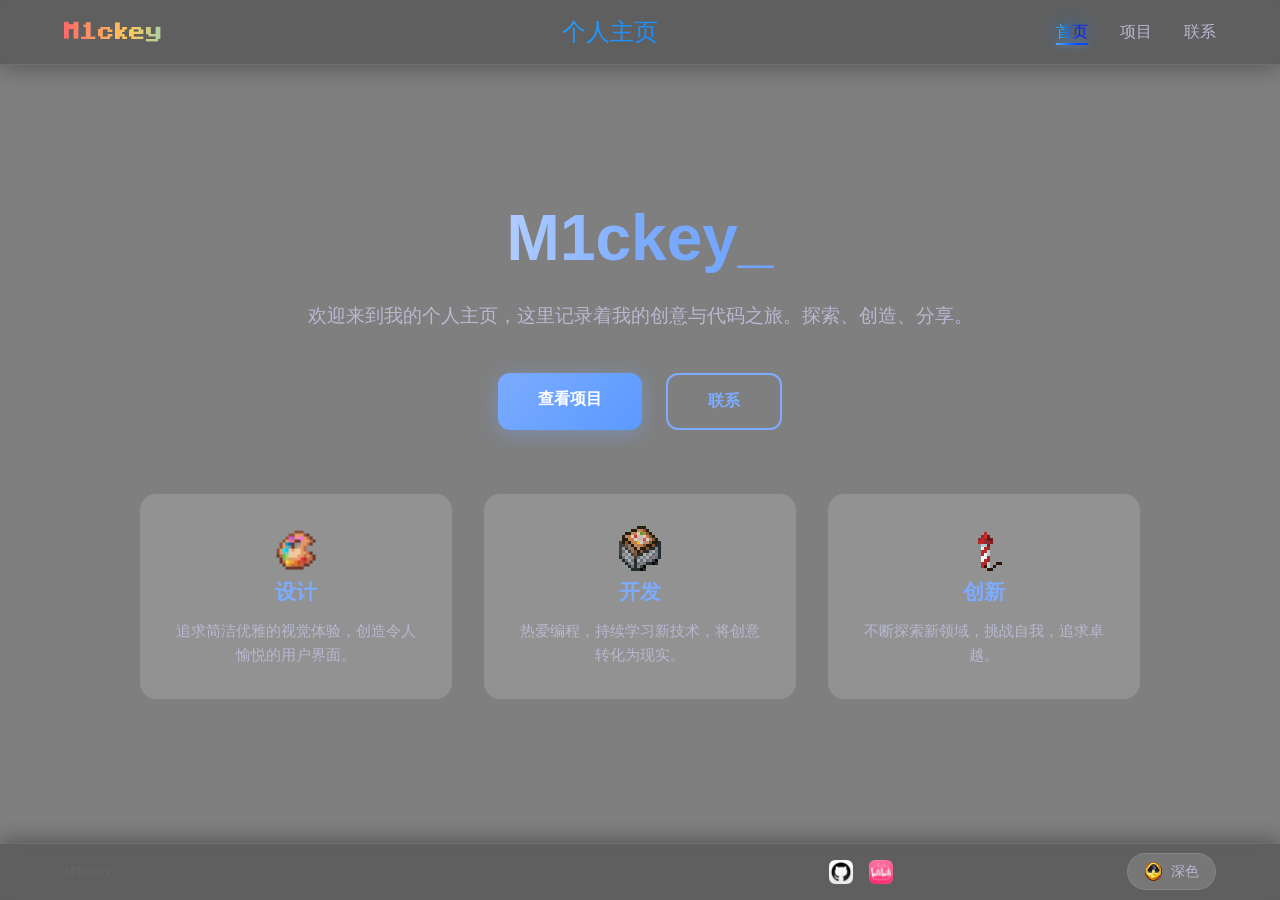
==== commit e306122d: "release 1.3" ====
--- a/index.html
+++ b/index.html
@@ -154,7 +154,7 @@
 
         <div class="cards" id="about">
             <div class="card">
-                <div class="card-icon"><img src="Icon/IndexDesign.png" alt="设计"></div>
+                <div class="card-icon"><img src="Icon/IndexDesign.webp" alt="设计"></div>
                 <h3>设计</h3>
                 <p>追求简洁优雅的视觉体验，创造令人愉悦的用户界面。</p>
             </div>
--- a/css/font.css
+++ b/css/font.css
@@ -11,3 +11,45 @@
     font-weight: bold;
     font-style: normal;
 }
+
+@font-face {
+    font-family: 'MinecraftBoldItalic';
+    src: url('../Font/MinecraftBoldItalic.otf') format('opentype');
+    font-weight: bold;
+    font-style: italic;
+}
+
+@font-face {
+    font-family: 'MinecraftItalic';
+    src: url('../Font/MinecraftItalic.otf') format('opentype');
+    font-weight: normal;
+    font-style: italic;
+}
+
+@font-face {
+    font-family: 'MinecraftRegular';
+    src: url('../Font/MinecraftRegular.otf') format('opentype');
+    font-weight: normal;
+    font-style: normal;
+}
+
+@font-face {
+    font-family: 'MinecrafterReg';
+    src: url('../Font/Minecrafter.Reg.ttf') format('truetype');
+    font-weight: normal;
+    font-style: normal;
+}
+
+@font-face {
+    font-family: 'MinecrafterAlt';
+    src: url('../Font/Minecrafter.Alt.ttf') format('truetype');
+    font-weight: normal;
+    font-style: normal;
+}
+
+@font-face {
+    font-family: 'MinecraftTen';
+    src: url('../Font/MinecraftTen.ttf') format('truetype');
+    font-weight: normal;
+    font-style: normal;
+}
--- a/css/navbar.css
+++ b/css/navbar.css
@@ -25,12 +25,12 @@
     font-weight: 500;
     margin: 0;
     background: linear-gradient(90deg, #30ddff, #001aff, #001aff, #30ddff);
-    background-size: 200%;
+    background-size: 400% 100%;
     -webkit-background-clip: text;
     -webkit-text-fill-color: transparent;
     background-clip: text;
-    text-shadow: 0 0 20px rgba(0, 150, 255, 1);
-    animation: titleGradient 2s linear infinite;
+    filter: drop-shadow 0 0 40px rgba(0, 123, 255, 1);
+    animation: logoGradient 5s linear infinite;
 }
 
 .nav-links {
--- a/css/card.css
+++ b/css/card.css
@@ -8,10 +8,11 @@
     background: var(--bg-card);
     border-radius: 16px;
     padding: 2rem;
-    border: 1px solid var(--border-color);
+    border: none;
     backdrop-filter: blur(10px);
     -webkit-backdrop-filter: blur(10px);
     transition: all 0.5s ease;
+    box-shadow: 0 10px 40px rgba(0, 0, 0, 1),
 }
 
 .card:hover,
@@ -20,8 +21,7 @@
 .project-description:hover,
 .resourcepack-card:hover {
     background: var(--bg-card-hover);
-    border-color: var(--accent);
-    box-shadow: 0 20px 40px var(--shadow);
+    box-shadow: 0 0 40px rgba(0, 150, 255, 1);
     transform: translateY(-10px);
 }
 
@@ -61,9 +61,7 @@
     background: linear-gradient(90deg, #30ddff, #001aff, #001aff, #30ddff);
     background-size: 200%;
     animation: borderGradient 2s linear infinite;
-    box-shadow: 0 0 30px rgba(0, 150, 255, 1),
-                0 0 60px rgba(0, 150, 255, 0.5),
-                0 0 90px rgba(0, 150, 255, 0.3);
+    box-shadow: 0 0 0px rgba(0, 150, 255, 1),
 }
 
 /* 卡片标题渐变效果 */
@@ -135,14 +133,14 @@
 
 .contact-card.bilibili:hover {
     border-color: #FF6699 !important;
-    box-shadow: 0 20px 40px rgba(255, 102, 153, 0.3) !important;
+    box-shadow: 0 0 40px rgba(255, 102, 153, 1) !important;
 }
 
 .contact-card.bilibili:hover::before {
     background: linear-gradient(90deg, #ff99cc, #ff3366, #ff3366, #ff99cc) !important;
     background-size: 200% !important;
     animation: bilibiliBorderGradient 2s linear infinite !important;
-    box-shadow: 0 0 30px rgba(255, 102, 153, 1) !important;
+    box-shadow: 0 0 40px rgba(255, 102, 153, 1) !important;
 }
 
 .contact-card.bilibili:hover h3 {
@@ -151,7 +149,7 @@
     -webkit-background-clip: text;
     -webkit-text-fill-color: transparent;
     background-clip: text;
-    filter: drop-shadow(0 0 10px rgba(255, 102, 153, 1));
+    filter: drop-shadow(0 0 20px rgba(255, 102, 153, 1));
     animation: bilibiliGradient 2s linear infinite;
 }
 
@@ -172,14 +170,14 @@
 
 .contact-card.github:hover {
     border-color: #ffffff !important;
-    box-shadow: 0 20px 40px rgba(255, 255, 255, 0.3) !important;
+    box-shadow: 0 0 40px rgba(255, 255, 255, 1) !important;
 }
 
 .contact-card.github:hover::before {
     background: linear-gradient(90deg, #ffffff, #cccccc, #cccccc, #ffffff) !important;
     background-size: 200% !important;
     animation: githubBorderGradient 2s linear infinite !important;
-    box-shadow: 0 0 30px rgba(255, 255, 255, 1) !important;
+    box-shadow: 0 0 40px rgba(255, 255, 255, 1) !important;
 }
 
 .contact-card.github:hover h3 {
@@ -188,7 +186,7 @@
     -webkit-background-clip: text;
     -webkit-text-fill-color: transparent;
     background-clip: text;
-    filter: drop-shadow(0 0 10px rgba(255, 255, 255, 1));
+    filter: drop-shadow(0 0 40px rgba(255, 255, 255, 1));
     animation: githubGradient 2s linear infinite;
 }
 
@@ -209,14 +207,14 @@
 
 .contact-card.discord:hover {
     border-color: #5865F2 !important;
-    box-shadow: 0 20px 40px rgba(88, 101, 242, 0.3) !important;
+    box-shadow: 0 0 40px rgba(88, 101, 242, 1) !important;
 }
 
 .contact-card.discord:hover::before {
     background: linear-gradient(90deg, #7289da, #5865F2, #5865F2, #7289da) !important;
     background-size: 200% !important;
     animation: discordBorderGradient 2s linear infinite !important;
-    box-shadow: 0 0 30px rgba(88, 101, 242, 1) !important;
+    box-shadow: 0 0 40px rgba(88, 101, 242, 1) !important;
 }
 
 .contact-card.discord:hover h3 {
@@ -225,7 +223,7 @@
     -webkit-background-clip: text;
     -webkit-text-fill-color: transparent;
     background-clip: text;
-    filter: drop-shadow(0 0 10px rgba(88, 101, 242, 1));
+    filter: drop-shadow(0 0 40px rgba(88, 101, 242, 1));
     animation: discordGradient 2s linear infinite;
 }
 
@@ -246,14 +244,14 @@
 
 .contact-card.qq:hover {
     border-color: #12B7F5 !important;
-    box-shadow: 0 20px 40px rgba(18, 183, 245, 0.3) !important;
+    box-shadow: 0 0 40px rgba(18, 183, 245, 1) !important;
 }
 
 .contact-card.qq:hover::before {
     background: linear-gradient(90deg, #4dd0f7, #12B7F5, #12B7F5, #4dd0f7) !important;
     background-size: 200% !important;
     animation: qqBorderGradient 2s linear infinite !important;
-    box-shadow: 0 0 30px rgba(18, 183, 245, 1) !important;
+    box-shadow: 0 0 40px rgba(18, 183, 245, 1) !important;
 }
 
 .contact-card.qq:hover h3 {
@@ -262,7 +260,7 @@
     -webkit-background-clip: text;
     -webkit-text-fill-color: transparent;
     background-clip: text;
-    filter: drop-shadow(0 0 20px rgba(18, 183, 245, 1));
+    filter: drop-shadow(0 0 40px rgba(18, 183, 245, 1));
     animation: qqGradient 2s linear infinite;
 }
 
